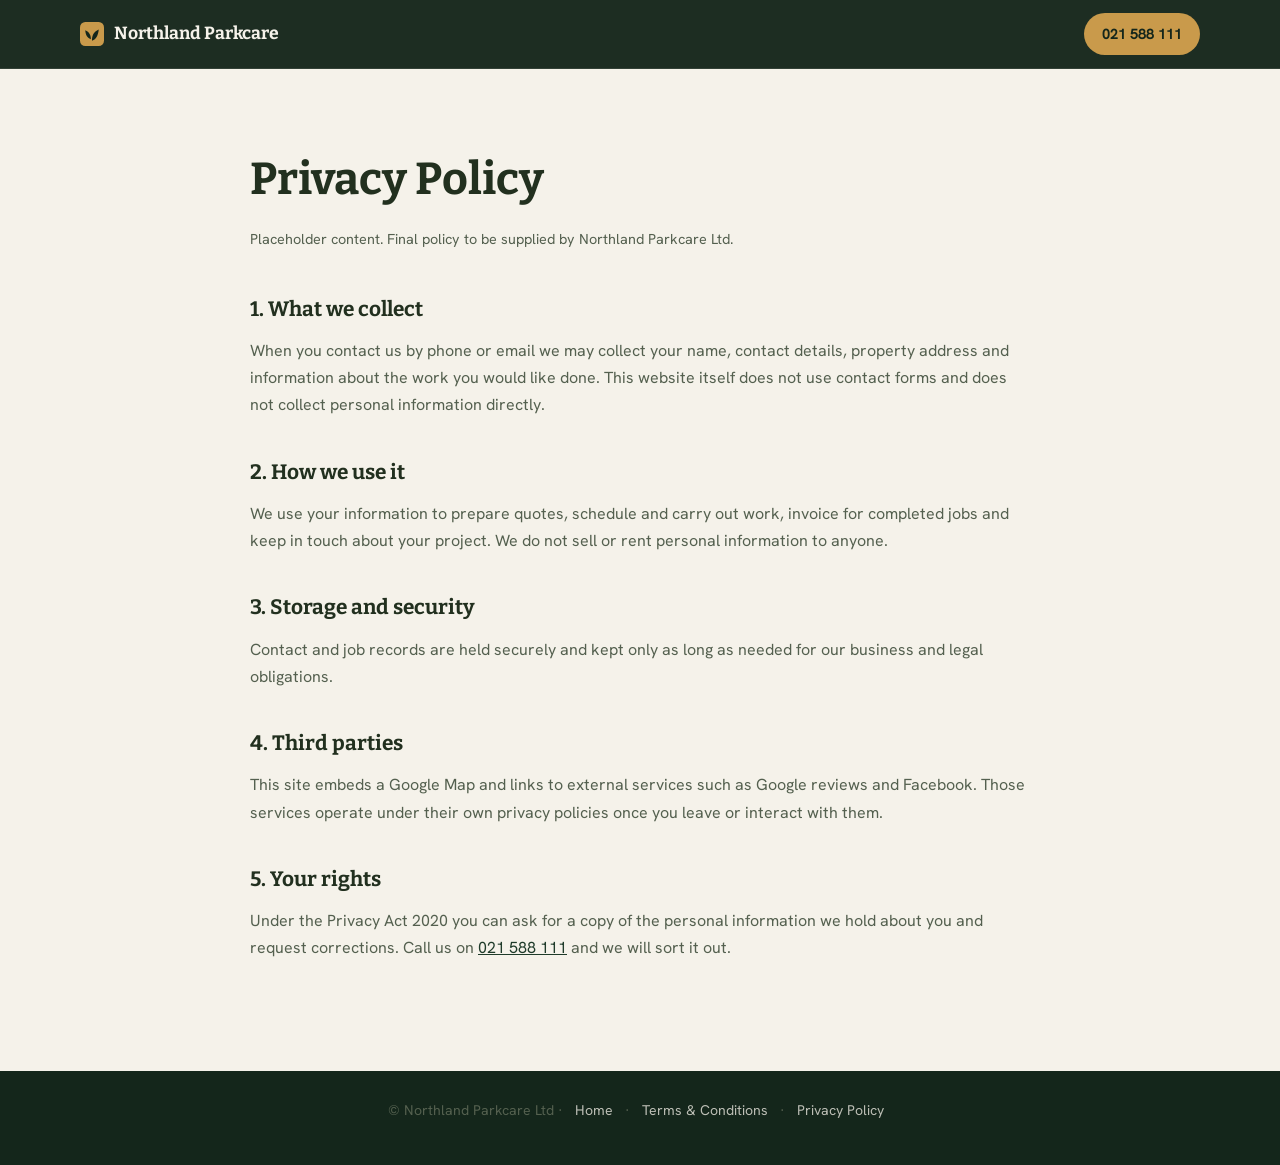
==== privacy.html @ 596f1400 "Initial build: Northland Parkcare Ltd" ====
<!DOCTYPE html>
<html lang="en-NZ">
<head>
<meta charset="UTF-8">
<meta name="viewport" content="width=device-width, initial-scale=1">
<title>Privacy Policy | Northland Parkcare Ltd</title>
<meta name="description" content="Privacy policy for Northland Parkcare Ltd, Whangārei.">
<link rel="icon" href="data:image/svg+xml,%3Csvg xmlns='http://www.w3.org/2000/svg' viewBox='0 0 32 32'%3E%3Crect width='32' height='32' rx='7' fill='%231f3b2a'/%3E%3Cpath d='M16 25c0-7 2-12 9-15-1 8-3 13-9 15zm-1.5-2C9 21 7.5 16.5 7 11c5.5 2.5 7.5 6.5 7.5 12z' fill='%23c99a4b'/%3E%3C/svg%3E">
<link rel="preconnect" href="https://fonts.googleapis.com">
<link rel="preconnect" href="https://fonts.gstatic.com" crossorigin>
<link href="https://fonts.googleapis.com/css2?family=Bitter:wght@600;700&family=Hanken+Grotesk:wght@400;500;600;700&display=swap" rel="stylesheet">
<style>
:root{--green-950:#14261b;--green-900:#1f3b2a;--gold:#c99a4b;--bone:#f5f2ea;--ink:#22301f;--ink-soft:#54604f;--radius:14px;--ease:cubic-bezier(.16,1,.3,1)}
*{margin:0;padding:0;box-sizing:border-box}
body{font-family:'Hanken Grotesk',sans-serif;background:var(--bone);color:var(--ink);line-height:1.7;font-size:16px;animation:pageIn .7s var(--ease)}
@keyframes pageIn{from{opacity:0;transform:translateY(12px)}to{opacity:1;transform:none}}
@media(prefers-reduced-motion:reduce){body{animation:none}}
h1,h2{font-family:'Bitter',serif}
header{background:rgba(20,38,27,.96);border-bottom:1px solid rgba(245,242,234,.1)}
.nav-inner{max-width:1160px;margin:0 auto;padding:0 20px;height:68px;display:flex;align-items:center;justify-content:space-between}
.brand{font-family:'Bitter',serif;font-weight:700;font-size:1.1rem;color:var(--bone);text-decoration:none;display:flex;align-items:center;gap:10px}
.nav-phone{display:inline-flex;align-items:center;height:42px;padding:0 18px;background:var(--gold);color:var(--green-950);border-radius:999px;font-weight:700;line-height:1;text-decoration:none;font-size:.92rem}
main{max-width:820px;margin:0 auto;padding:72px 20px 96px}
h1{font-size:clamp(2rem,4.5vw,2.8rem);margin-bottom:10px}
.updated{color:var(--ink-soft);font-size:.9rem;margin-bottom:40px}
h2{font-size:1.3rem;margin:36px 0 10px}
p{color:var(--ink-soft);margin-bottom:14px}
a{color:var(--green-900)}
footer{background:var(--green-950);padding:28px 20px;text-align:center;color:rgba(245,242,234,.6);font-size:.88rem}
footer a{color:rgba(245,242,234,.75);text-decoration:none;margin:0 8px}
footer a:hover{color:var(--gold)}
</style>
</head>
<body>
<header>
  <div class="nav-inner">
    <a class="brand" href="/">
      <svg width="24" height="24" viewBox="0 0 32 32" fill="none" aria-hidden="true"><rect width="32" height="32" rx="7" fill="#c99a4b"/><path d="M16 25c0-7 2-12 9-15-1 8-3 13-9 15zm-1.5-2C9 21 7.5 16.5 7 11c5.5 2.5 7.5 6.5 7.5 12z" fill="#14261b"/></svg>
      Northland Parkcare
    </a>
    <a class="nav-phone" href="tel:+6421588111">021 588 111</a>
  </div>
</header>
<main>
  <h1>Privacy Policy</h1>
  <p class="updated">Placeholder content. Final policy to be supplied by Northland Parkcare Ltd.</p>

  <h2>1. What we collect</h2>
  <p>When you contact us by phone or email we may collect your name, contact details, property address and information about the work you would like done. This website itself does not use contact forms and does not collect personal information directly.</p>

  <h2>2. How we use it</h2>
  <p>We use your information to prepare quotes, schedule and carry out work, invoice for completed jobs and keep in touch about your project. We do not sell or rent personal information to anyone.</p>

  <h2>3. Storage and security</h2>
  <p>Contact and job records are held securely and kept only as long as needed for our business and legal obligations.</p>

  <h2>4. Third parties</h2>
  <p>This site embeds a Google Map and links to external services such as Google reviews and Facebook. Those services operate under their own privacy policies once you leave or interact with them.</p>

  <h2>5. Your rights</h2>
  <p>Under the Privacy Act 2020 you can ask for a copy of the personal information we hold about you and request corrections. Call us on <a href="tel:+6421588111">021 588 111</a> and we will sort it out.</p>
</main>
<footer>
  <p>&copy; Northland Parkcare Ltd &middot; <a href="/">Home</a> &middot; <a href="/terms.html">Terms &amp; Conditions</a> &middot; <a href="/privacy.html">Privacy Policy</a></p>
</footer>
</body>
</html>
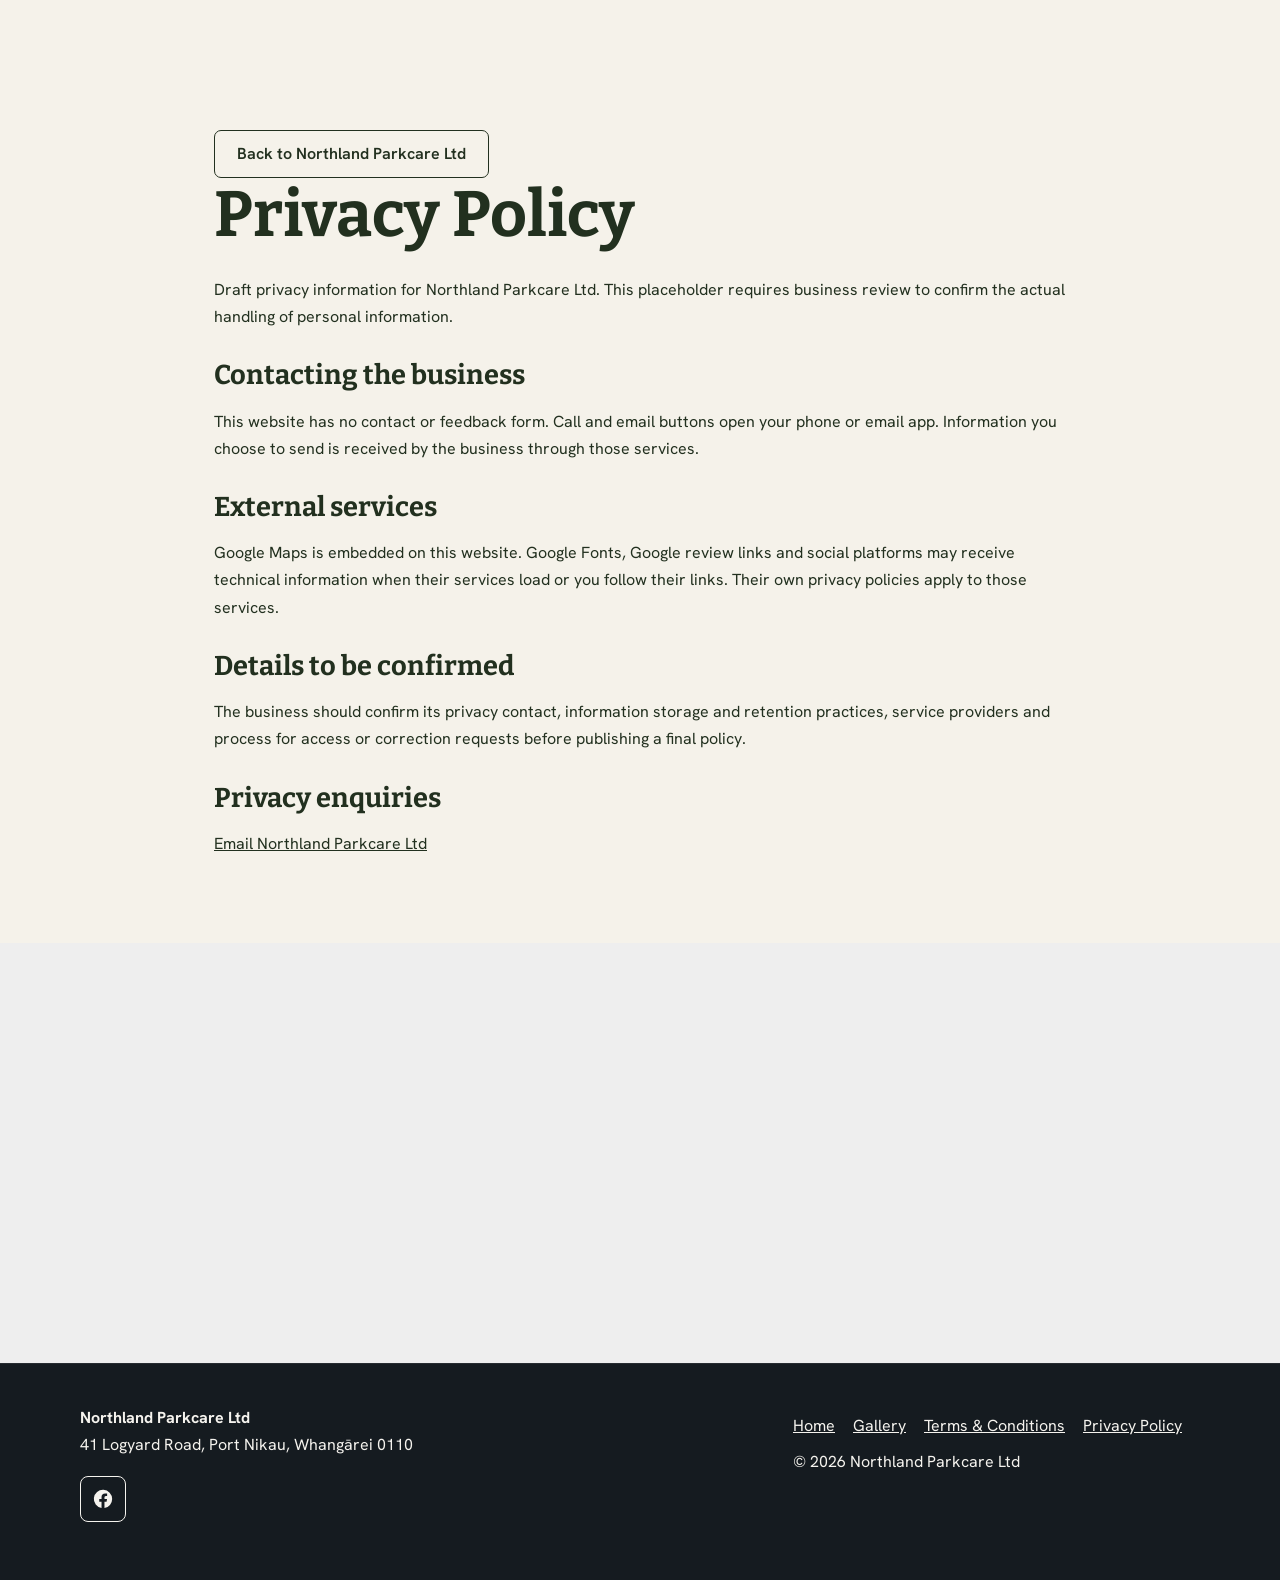
==== commit 3dce985a: "Refine website with verified reviews, local imagery and mobile checks" ====
--- a/privacy.html
+++ b/privacy.html
@@ -1,67 +1,14 @@
-<!DOCTYPE html>
-<html lang="en-NZ">
-<head>
-<meta charset="UTF-8">
-<meta name="viewport" content="width=device-width, initial-scale=1">
+<!DOCTYPE html><html lang="en-NZ"><head>
+<meta charset="utf-8"/>
+<meta content="width=device-width, initial-scale=1" name="viewport"/>
 <title>Privacy Policy | Northland Parkcare Ltd</title>
-<meta name="description" content="Privacy policy for Northland Parkcare Ltd, Whangārei.">
-<link rel="icon" href="data:image/svg+xml,%3Csvg xmlns='http://www.w3.org/2000/svg' viewBox='0 0 32 32'%3E%3Crect width='32' height='32' rx='7' fill='%231f3b2a'/%3E%3Cpath d='M16 25c0-7 2-12 9-15-1 8-3 13-9 15zm-1.5-2C9 21 7.5 16.5 7 11c5.5 2.5 7.5 6.5 7.5 12z' fill='%23c99a4b'/%3E%3C/svg%3E">
-<link rel="preconnect" href="https://fonts.googleapis.com">
-<link rel="preconnect" href="https://fonts.gstatic.com" crossorigin>
-<link href="https://fonts.googleapis.com/css2?family=Bitter:wght@600;700&family=Hanken+Grotesk:wght@400;500;600;700&display=swap" rel="stylesheet">
-<style>
-:root{--green-950:#14261b;--green-900:#1f3b2a;--gold:#c99a4b;--bone:#f5f2ea;--ink:#22301f;--ink-soft:#54604f;--radius:14px;--ease:cubic-bezier(.16,1,.3,1)}
-*{margin:0;padding:0;box-sizing:border-box}
-body{font-family:'Hanken Grotesk',sans-serif;background:var(--bone);color:var(--ink);line-height:1.7;font-size:16px;animation:pageIn .7s var(--ease)}
-@keyframes pageIn{from{opacity:0;transform:translateY(12px)}to{opacity:1;transform:none}}
-@media(prefers-reduced-motion:reduce){body{animation:none}}
-h1,h2{font-family:'Bitter',serif}
-header{background:rgba(20,38,27,.96);border-bottom:1px solid rgba(245,242,234,.1)}
-.nav-inner{max-width:1160px;margin:0 auto;padding:0 20px;height:68px;display:flex;align-items:center;justify-content:space-between}
-.brand{font-family:'Bitter',serif;font-weight:700;font-size:1.1rem;color:var(--bone);text-decoration:none;display:flex;align-items:center;gap:10px}
-.nav-phone{display:inline-flex;align-items:center;height:42px;padding:0 18px;background:var(--gold);color:var(--green-950);border-radius:999px;font-weight:700;line-height:1;text-decoration:none;font-size:.92rem}
-main{max-width:820px;margin:0 auto;padding:72px 20px 96px}
-h1{font-size:clamp(2rem,4.5vw,2.8rem);margin-bottom:10px}
-.updated{color:var(--ink-soft);font-size:.9rem;margin-bottom:40px}
-h2{font-size:1.3rem;margin:36px 0 10px}
-p{color:var(--ink-soft);margin-bottom:14px}
-a{color:var(--green-900)}
-footer{background:var(--green-950);padding:28px 20px;text-align:center;color:rgba(245,242,234,.6);font-size:.88rem}
-footer a{color:rgba(245,242,234,.75);text-decoration:none;margin:0 8px}
-footer a:hover{color:var(--gold)}
-</style>
-</head>
-<body>
-<header>
-  <div class="nav-inner">
-    <a class="brand" href="/">
-      <svg width="24" height="24" viewBox="0 0 32 32" fill="none" aria-hidden="true"><rect width="32" height="32" rx="7" fill="#c99a4b"/><path d="M16 25c0-7 2-12 9-15-1 8-3 13-9 15zm-1.5-2C9 21 7.5 16.5 7 11c5.5 2.5 7.5 6.5 7.5 12z" fill="#14261b"/></svg>
-      Northland Parkcare
-    </a>
-    <a class="nav-phone" href="tel:+6421588111">021 588 111</a>
-  </div>
-</header>
-<main>
-  <h1>Privacy Policy</h1>
-  <p class="updated">Placeholder content. Final policy to be supplied by Northland Parkcare Ltd.</p>
-
-  <h2>1. What we collect</h2>
-  <p>When you contact us by phone or email we may collect your name, contact details, property address and information about the work you would like done. This website itself does not use contact forms and does not collect personal information directly.</p>
-
-  <h2>2. How we use it</h2>
-  <p>We use your information to prepare quotes, schedule and carry out work, invoice for completed jobs and keep in touch about your project. We do not sell or rent personal information to anyone.</p>
-
-  <h2>3. Storage and security</h2>
-  <p>Contact and job records are held securely and kept only as long as needed for our business and legal obligations.</p>
-
-  <h2>4. Third parties</h2>
-  <p>This site embeds a Google Map and links to external services such as Google reviews and Facebook. Those services operate under their own privacy policies once you leave or interact with them.</p>
-
-  <h2>5. Your rights</h2>
-  <p>Under the Privacy Act 2020 you can ask for a copy of the personal information we hold about you and request corrections. Call us on <a href="tel:+6421588111">021 588 111</a> and we will sort it out.</p>
-</main>
-<footer>
-  <p>&copy; Northland Parkcare Ltd &middot; <a href="/">Home</a> &middot; <a href="/terms.html">Terms &amp; Conditions</a> &middot; <a href="/privacy.html">Privacy Policy</a></p>
-</footer>
-</body>
-</html>
+<meta content="Northland Parkcare Ltd: landscaping, commercial mowing, walking tracks, native planting and playground maintenance across Whangārei and Northland. Established 2002." name="description"/>
+<meta content="Northland Parkcare Ltd | Landscaping &amp; Grounds Maintenance, Whangārei" property="og:title"/>
+<meta content="Council-grade grounds care, landscaping, tracks and playground maintenance across Northland since 2002." property="og:description"/>
+<meta content="website" property="og:type"/>
+<meta content="https://images.unsplash.com/photo-1519331379826-f10be5486c6f?q=80&amp;w=1200&amp;auto=format&amp;fit=crop" property="og:image"/>
+<link href="data:image/svg+xml,%3Csvg xmlns='http://www.w3.org/2000/svg' viewBox='0 0 32 32'%3E%3Crect width='32' height='32' rx='7' fill='%231f3b2a'/%3E%3Cpath d='M16 25c0-7 2-12 9-15-1 8-3 13-9 15zm-1.5-2C9 21 7.5 16.5 7 11c5.5 2.5 7.5 6.5 7.5 12z' fill='%23c99a4b'/%3E%3C/svg%3E" rel="icon"/>
+<link href="https://fonts.googleapis.com" rel="preconnect"/>
+<link crossorigin="" href="https://fonts.gstatic.com" rel="preconnect"/>
+<link href="https://fonts.googleapis.com/css2?family=Bitter:wght@500;600;700;800&amp;family=Hanken+Grotesk:wght@400;500;600;700&amp;display=swap" rel="stylesheet"/>
+<link href="styles.css" rel="stylesheet"/></head><body><main class="verified-legal"><a class="verified-button" href="index.html">Back to Northland Parkcare Ltd</a><h1>Privacy Policy</h1><p>Draft privacy information for Northland Parkcare Ltd. This placeholder requires business review to confirm the actual handling of personal information.</p><h2>Contacting the business</h2><p>This website has no contact or feedback form. Call and email buttons open your phone or email app. Information you choose to send is received by the business through those services.</p><h2>External services</h2><p>Google Maps is embedded on this website. Google Fonts, Google review links and social platforms may receive technical information when their services load or you follow their links. Their own privacy policies apply to those services.</p><h2>Details to be confirmed</h2><p>The business should confirm its privacy contact, information storage and retention practices, service providers and process for access or correction requests before publishing a final policy.</p><h2>Privacy enquiries</h2><p><a href="mailto:info@northlandparkcare.co.nz">Email Northland Parkcare Ltd</a></p></main><section class="verified-map" aria-label="Business location"><div class="verified-wrap"><iframe title="Map of Northland Parkcare Ltd, 41 Logyard Road, Port Nikau, Whangārei 0110" src="https://www.google.com/maps?q=Northland%20Parkcare%20Ltd%2041%20Logyard%20Road%2C%20Port%20Nikau%2C%20Whang%C4%81rei%200110&amp;output=embed" loading="lazy" referrerpolicy="no-referrer-when-downgrade" allowfullscreen></iframe></div></section><footer class="verified-footer"><div class="verified-wrap"><div><strong>Northland Parkcare Ltd</strong><p>41 Logyard Road, Port Nikau, Whangārei 0110</p><div class="verified-socials"><a href="https://www.facebook.com/search/top?q=Northland%20Parkcare%20Ltd%20%20Whang%C4%81rei%200110" target="_blank" rel="noopener" aria-label="Search Facebook for Northland Parkcare Ltd (profile unverified)"><svg aria-hidden="true" viewBox="0 0 24 24" fill="currentColor"><path d="M22 12a10 10 0 1 0-11.6 9.9v-7H7.9V12h2.5V9.8c0-2.5 1.5-3.9 3.8-3.9 1.1 0 2.3.2 2.3.2v2.5h-1.3c-1.2 0-1.6.8-1.6 1.6V12h2.8l-.5 2.9h-2.3v7A10 10 0 0 0 22 12Z"/></svg></a></div></div><div><a href="index.html">Home</a><a href="gallery.html">Gallery</a><a href="/terms.html">Terms &amp; Conditions</a><a href="/privacy.html">Privacy Policy</a><p>© 2026 Northland Parkcare Ltd</p></div></div></footer><script src="site.js" defer></script></body></html>
--- a/styles.css
+++ b/styles.css
@@ -0,0 +1,355 @@
+
+:root{
+  --green-950:#14261b;
+  --green-900:#1f3b2a;
+  --green-800:#2a4d37;
+  --green-700:#3a6448;
+  --gold:#c99a4b;
+  --gold-deep:#a97e34;
+  --bone:#f5f2ea;
+  --bone-2:#ede8dc;
+  --ink:#22301f;
+  --ink-soft:#54604f;
+  --line:rgba(31,59,42,.14);
+  --radius:14px;
+  --shadow:0 14px 34px -18px rgba(31,59,42,.35);
+  --ease:cubic-bezier(.16,1,.3,1);
+}
+*{margin:0;padding:0;box-sizing:border-box}
+html{scroll-behavior:smooth}
+body{
+  font-family:'Hanken Grotesk',sans-serif;
+  color:var(--ink);
+  background:var(--bone);
+  line-height:1.7;
+  font-size:16px;
+  overflow-x:hidden;
+}
+img{max-width:100%;display:block;image-orientation:from-image}
+h1,h2,h3{font-family:'Bitter',serif;line-height:1.15;color:var(--ink)}
+a{color:inherit}
+::selection{background:var(--green-800);color:var(--bone)}
+:focus-visible{outline:3px solid var(--gold);outline-offset:3px;border-radius:4px}
+
+/* opening animation */
+#intro{
+  position:fixed;inset:0;background:var(--green-950);z-index:200;
+  display:flex;align-items:center;justify-content:center;
+  animation:introOut .9s var(--ease) 1.15s forwards;
+}
+#intro .intro-mark{
+  font-family:'Bitter',serif;font-weight:700;font-size:clamp(1.4rem,4vw,2.2rem);
+  color:var(--bone);letter-spacing:.02em;opacity:0;
+  animation:introIn .7s var(--ease) .15s forwards;
+}
+#intro .intro-mark span{color:var(--gold)}
+@keyframes introIn{from{opacity:0;transform:translateY(14px)}to{opacity:1;transform:translateY(0)}}
+@keyframes introOut{to{opacity:0;visibility:hidden}}
+
+/* nav */
+header{
+  position:fixed;top:0;left:0;right:0;z-index:100;
+  background:rgba(20,38,27,.86);
+  backdrop-filter:blur(12px);-webkit-backdrop-filter:blur(12px);
+  border-bottom:1px solid rgba(245,242,234,.1);
+}
+.nav-inner{
+  max-width:1160px;margin:0 auto;padding:0 20px;height:68px;
+  display:flex;align-items:center;justify-content:space-between;gap:16px;
+}
+.brand{
+  font-family:'Bitter',serif;font-weight:700;font-size:1.12rem;color:var(--bone);
+  text-decoration:none;letter-spacing:.01em;display:flex;align-items:center;gap:10px;white-space:nowrap;
+}
+.brand svg{flex:none}
+.nav-links{display:flex;align-items:center;gap:26px;list-style:none}
+.nav-links a{
+  color:rgba(245,242,234,.85);text-decoration:none;font-weight:500;font-size:.95rem;
+  transition:color .25s var(--ease);
+}
+.nav-links a:hover{color:var(--gold)}
+.nav-phone{
+  display:inline-flex;align-items:center;gap:8px;height:42px;padding:0 18px;
+  background:var(--gold);color:var(--green-950)!important;border-radius:999px;
+  font-weight:700!important;line-height:1;text-decoration:none;font-size:.92rem!important;
+  transition:transform .25s var(--ease),background .25s var(--ease);
+}
+.nav-phone:hover{background:#d8ac5f;transform:translateY(-1px);color:var(--green-950)!important}
+.nav-toggle{
+  display:none;background:none;border:0;cursor:pointer;padding:10px;min-width:44px;min-height:44px;
+}
+.nav-toggle svg{stroke:var(--bone)}
+.mobile-menu{
+  display:none;background:var(--green-950);border-top:1px solid rgba(245,242,234,.1);
+  padding:10px 20px 22px;
+}
+.mobile-menu a{
+  display:flex;align-items:center;min-height:48px;color:var(--bone);text-decoration:none;
+  font-weight:600;font-size:1.05rem;border-bottom:1px solid rgba(245,242,234,.08);
+}
+.mobile-menu a:last-child{border-bottom:0}
+.mobile-menu .m-call{color:var(--gold)}
+.menu-open .mobile-menu{display:block}
+
+/* hero */
+.hero{
+  position:relative;min-height:100dvh;background:var(--green-950);
+  display:flex;align-items:center;overflow:hidden;
+}
+.hero-slides{position:absolute;inset:0}
+.hero-slide{
+  position:absolute;inset:0;opacity:0;transition:opacity 1.6s ease;
+}
+.hero-slide.active{opacity:1}
+.hero-slide img{
+  width:100%;height:100%;object-fit:cover;
+  filter:saturate(.85) contrast(1.05);
+}
+.hero-overlay{
+  position:absolute;inset:0;
+  background:linear-gradient(180deg,rgba(20,38,27,.72) 0%,rgba(20,38,27,.5) 45%,rgba(20,38,27,.78) 100%);
+}
+.hero-content{
+  position:relative;z-index:2;max-width:1160px;margin:0 auto;padding:120px 20px 72px;width:100%;
+}
+.hero-eyebrow{
+  display:inline-flex;align-items:center;gap:9px;
+  font-size:.82rem;font-weight:700;letter-spacing:.16em;text-transform:uppercase;
+  color:var(--gold);margin-bottom:18px;
+}
+.hero-eyebrow svg{flex:none}
+.hero h1{
+  font-size:clamp(2.4rem,5.6vw,4.1rem);font-weight:800;color:var(--bone);
+  max-width:15ch;margin-bottom:20px;
+}
+.hero-sub{
+  font-size:clamp(1.02rem,1.6vw,1.2rem);color:rgba(245,242,234,.88);
+  max-width:46ch;margin-bottom:32px;
+}
+.hero-ctas{display:flex;flex-wrap:wrap;gap:14px;margin-bottom:40px}
+.btn{
+  display:inline-flex;align-items:center;justify-content:center;gap:10px;
+  min-height:52px;padding:0 28px;border-radius:999px;text-decoration:none;
+  font-weight:700;font-size:1rem;line-height:1;cursor:pointer;border:0;
+  transition:transform .25s var(--ease),background .25s var(--ease),box-shadow .25s var(--ease);
+}
+.btn:active{transform:scale(.98)}
+.btn-gold{background:var(--gold);color:var(--green-950)}
+.btn-gold:hover{background:#d8ac5f;transform:translateY(-2px);box-shadow:0 12px 26px -12px rgba(0,0,0,.5)}
+.btn-ghost{
+  background:rgba(245,242,234,.08);color:var(--bone);
+  border:1px solid rgba(245,242,234,.4);
+}
+.btn-ghost:hover{background:rgba(245,242,234,.16);transform:translateY(-2px)}
+.hero-review{
+  max-width:430px;background:rgba(20,38,27,.42);
+  border:1px solid rgba(245,242,234,.22);border-radius:var(--radius);
+  backdrop-filter:blur(10px);-webkit-backdrop-filter:blur(10px);
+  padding:18px 20px;
+}
+.hero-review .hr-tag{
+  font-size:.7rem;font-weight:700;letter-spacing:.12em;text-transform:uppercase;
+  color:rgba(245,242,234,.55);margin-bottom:6px;
+}
+.hero-review .stars{color:var(--gold);display:flex;gap:2px;margin-bottom:8px}
+.hero-quote-wrap{position:relative;min-height:74px}
+.hero-quote{
+  position:absolute;inset:0;opacity:0;transition:opacity .8s ease;
+  color:rgba(245,242,234,.92);font-size:.95rem;line-height:1.55;
+}
+.hero-quote.active{opacity:1}
+.hero-quote .hq-name{
+  display:block;margin-top:6px;font-weight:700;font-size:.85rem;color:var(--gold);
+}
+
+/* sections */
+section{padding:96px 0}
+.wrap{max-width:1160px;margin:0 auto;padding:0 20px}
+.sec-head{max-width:640px;margin-bottom:52px}
+.sec-head h2{font-size:clamp(1.9rem,3.6vw,2.7rem);font-weight:700;margin-bottom:14px}
+.sec-head p{color:var(--ink-soft);font-size:1.05rem}
+.reveal{opacity:0;transform:translateY(26px);transition:opacity .8s var(--ease),transform .8s var(--ease)}
+.reveal.in{opacity:1;transform:translateY(0)}
+
+/* services */
+#services{background:var(--bone)}
+.svc-grid{display:grid;grid-template-columns:repeat(3,1fr);gap:26px}
+.svc-card{
+  background:#fff;border-radius:var(--radius);overflow:hidden;
+  border:1px solid var(--line);box-shadow:var(--shadow);
+  transition:transform .35s var(--ease),box-shadow .35s var(--ease);
+  display:flex;flex-direction:column;
+}
+.svc-card:hover{transform:translateY(-6px);box-shadow:0 24px 44px -20px rgba(31,59,42,.45)}
+.svc-card .svc-img{aspect-ratio:4/3;overflow:hidden}
+.svc-card .svc-img img{
+  width:100%;height:100%;object-fit:cover;
+  filter:saturate(.85) contrast(1.05);
+  transition:transform .6s var(--ease);
+}
+.svc-card:hover .svc-img img{transform:scale(1.05)}
+.svc-body{padding:22px 24px 26px}
+.svc-label{
+  display:inline-flex;align-items:center;gap:8px;
+  font-size:.72rem;font-weight:700;letter-spacing:.14em;text-transform:uppercase;
+  color:var(--gold-deep);margin-bottom:10px;
+}
+.svc-body h3{font-size:1.28rem;font-weight:700;margin-bottom:8px}
+.svc-body p{color:var(--ink-soft);font-size:.95rem}
+
+/* about */
+#about{background:var(--bone-2)}
+.about-grid{display:grid;grid-template-columns:1fr 1.05fr;gap:56px;align-items:center}
+.about-photo{position:relative}
+.about-photo img{
+  width:100%;aspect-ratio:4/3;object-fit:cover;border-radius:var(--radius);
+  filter:saturate(.85) contrast(1.05);box-shadow:var(--shadow);
+}
+.about-photo .corner-tag{
+  position:absolute;left:18px;bottom:18px;background:var(--green-900);color:var(--bone);
+  border-radius:10px;padding:12px 18px;font-family:'Bitter',serif;font-weight:700;
+  font-size:.95rem;line-height:1.3;box-shadow:0 10px 24px -12px rgba(0,0,0,.5);
+}
+.about-photo .corner-tag em{display:block;font-style:normal;color:var(--gold);font-size:1.35rem}
+.about-copy h2{font-size:clamp(1.9rem,3.4vw,2.6rem);margin-bottom:18px}
+.about-copy p{color:var(--ink-soft);margin-bottom:16px}
+.check-list{list-style:none;margin-top:26px;display:grid;gap:14px}
+.check-list li{display:flex;gap:12px;align-items:flex-start;font-weight:600}
+.check-list svg{flex:none;margin-top:3px;color:var(--gold-deep)}
+
+/* crew */
+#crew{background:var(--bone)}
+.badge{
+  display:inline-block;background:rgba(201,154,75,.16);color:var(--gold-deep);
+  font-size:.78rem;font-weight:700;
+  padding:6px 14px;border-radius:999px;margin-bottom:16px;
+}
+.crew-grid{display:grid;grid-template-columns:repeat(3,1fr);gap:26px}
+.crew-card{
+  background:#fff;border:1px solid var(--line);border-radius:var(--radius);
+  padding:34px 26px 30px;text-align:center;box-shadow:var(--shadow);
+  transition:transform .35s var(--ease);
+}
+.crew-card:hover{transform:translateY(-5px)}
+.avatar{
+  width:86px;height:86px;border-radius:50%;margin:0 auto 18px;
+  background:var(--green-900);border:3px solid var(--gold);
+  display:flex;align-items:center;justify-content:center;
+  font-family:'Bitter',serif;font-weight:700;font-size:1.7rem;color:var(--bone);
+}
+.crew-card h3{font-size:1.18rem;margin-bottom:4px}
+.crew-role{color:var(--gold-deep);font-weight:700;font-size:.88rem;margin-bottom:10px}
+.crew-card p{color:var(--ink-soft);font-size:.93rem}
+
+/* reviews */
+#reviews{background:var(--bone-2)}
+.rev-grid{display:grid;grid-template-columns:repeat(3,1fr);gap:26px;margin-bottom:40px}
+.rev-card{
+  background:#fff;border:1px solid var(--line);border-radius:var(--radius);
+  padding:28px;box-shadow:var(--shadow);display:flex;flex-direction:column;gap:12px;
+  transition:transform .35s var(--ease);
+}
+.rev-card:hover{transform:translateY(-5px)}
+.rev-card .stars{display:flex;gap:3px;color:var(--gold)}
+.rev-card blockquote{color:var(--ink-soft);font-size:.97rem;flex:1}
+.rev-card .rev-name{font-weight:700;font-size:.92rem}
+.rev-card .rev-name span{display:block;font-weight:500;color:var(--ink-soft);font-size:.82rem}
+.rev-actions{display:flex;justify-content:center}
+.btn-green{background:var(--green-900);color:var(--bone)}
+.btn-green:hover{background:var(--green-800);transform:translateY(-2px)}
+
+/* review banner */
+.rev-banner{
+  background:var(--green-950);padding:72px 0;position:relative;overflow:hidden;
+}
+.rev-banner .wrap{
+  display:flex;align-items:center;justify-content:space-between;gap:28px;flex-wrap:wrap;position:relative;z-index:1;
+}
+.rev-banner h2{color:var(--bone);font-size:clamp(1.5rem,3vw,2.1rem);max-width:22ch}
+.rev-banner p{color:rgba(245,242,234,.7);margin-top:6px;max-width:44ch}
+
+/* contact */
+#contact{background:var(--bone)}
+.contact-card{
+  max-width:1120px;margin:0 auto;background:var(--green-950);border-radius:20px;
+  overflow:hidden;display:grid;grid-template-columns:1fr 1fr;box-shadow:0 30px 60px -30px rgba(20,38,27,.6);
+}
+.contact-map{min-height:100%;position:relative}
+.contact-map iframe{
+  position:absolute;inset:0;width:100%;height:100%;border:0;display:block;
+  filter:saturate(.9);
+}
+.contact-info{padding:48px 44px}
+.contact-info h2{color:var(--bone);font-size:clamp(1.7rem,3vw,2.2rem);margin-bottom:10px}
+.contact-info>p{color:rgba(245,242,234,.75);margin-bottom:26px;font-size:.98rem}
+.contact-btns{display:grid;gap:12px;margin-bottom:30px}
+.contact-btns .btn{width:100%}
+.info-rows{display:grid;gap:16px;margin-bottom:28px}
+.info-row{display:flex;gap:14px;align-items:flex-start;color:rgba(245,242,234,.88);font-size:.95rem}
+.info-row svg{flex:none;color:var(--gold);margin-top:2px}
+.info-row strong{display:block;color:var(--bone);font-size:.85rem;letter-spacing:.04em}
+.info-row a{color:rgba(245,242,234,.88);text-decoration:none}
+.info-row a:hover{color:var(--gold)}
+.social-row{display:flex;gap:12px}
+.social-link{
+  width:46px;height:46px;border-radius:50%;display:flex;align-items:center;justify-content:center;
+  background:rgba(245,242,234,.1);color:var(--bone);transition:background .25s var(--ease),transform .25s var(--ease);
+}
+.social-link:hover{background:var(--gold);color:var(--green-950);transform:translateY(-2px)}
+
+/* footer */
+footer{background:var(--green-950);border-top:1px solid rgba(245,242,234,.08);padding:56px 0 30px}
+.foot-grid{display:grid;grid-template-columns:1.4fr 1fr 1fr;gap:44px;margin-bottom:40px}
+.foot-brand{
+  font-family:'Bitter',serif;font-weight:700;font-size:1.2rem;color:var(--bone);
+  display:flex;align-items:center;gap:10px;margin-bottom:14px;
+}
+.foot-grid p{color:rgba(245,242,234,.62);font-size:.92rem;max-width:36ch}
+.foot-grid h3{
+  color:var(--bone);font-family:'Hanken Grotesk',sans-serif;font-size:.85rem;
+  letter-spacing:.1em;text-transform:uppercase;margin-bottom:16px;font-weight:700;
+}
+.foot-grid ul{list-style:none;display:grid;gap:10px}
+.foot-grid ul a{color:rgba(245,242,234,.7);text-decoration:none;font-size:.94rem;transition:color .25s var(--ease)}
+.foot-grid ul a:hover{color:var(--gold)}
+.foot-social{display:flex;gap:10px;margin-top:18px}
+.foot-bottom{
+  border-top:1px solid rgba(245,242,234,.08);padding-top:22px;
+  display:flex;justify-content:space-between;gap:14px;flex-wrap:wrap;
+  color:rgba(245,242,234,.5);font-size:.85rem;
+}
+.foot-bottom a{color:rgba(245,242,234,.6);text-decoration:none}
+.foot-bottom a:hover{color:var(--gold)}
+
+/* responsive */
+@media(max-width:960px){
+  .svc-grid,.crew-grid,.rev-grid{grid-template-columns:repeat(2,1fr)}
+  .about-grid{grid-template-columns:1fr;gap:36px}
+  .contact-card{grid-template-columns:1fr}
+  .contact-map{min-height:340px;order:2}
+  .contact-info{order:1}
+  .foot-grid{grid-template-columns:1fr 1fr}
+}
+@media(max-width:640px){
+  section{padding:72px 0}
+  .nav-links{display:none}
+  .nav-toggle{display:block}
+  .svc-grid,.crew-grid,.rev-grid{grid-template-columns:1fr}
+  .foot-grid{grid-template-columns:1fr}
+  .hero-content{padding:110px 20px 60px}
+  .contact-info{padding:36px 24px}
+  .rev-banner .wrap{flex-direction:column;align-items:flex-start}
+}
+@media(prefers-reduced-motion:reduce){
+  html{scroll-behavior:auto}
+  *,*::before,*::after{animation-duration:.01ms!important;animation-iteration-count:1!important;transition-duration:.01ms!important}
+  .reveal{opacity:1;transform:none}
+  #intro{display:none}
+}
+
+/* Verified content and accessible responsive refinements */
+html{scroll-padding-top:90px}body{font-size:16px}img{max-width:100%;border-radius:8px}a,button{touch-action:manipulation}a:focus-visible,button:focus-visible,[tabindex]:focus-visible{outline:3px solid #deaa53;outline-offset:5px}.reveal{opacity:1!important;transform:none!important}.hero{background:#151b20;animation:pageEnter .8s ease both}.hero h1{max-width:22ch}.hero .verified-rating{display:inline-flex;gap:10px;flex-wrap:wrap;align-items:center;margin-top:22px;padding:13px 16px;color:white;background:#1119;border:1px solid #fff5;backdrop-filter:blur(12px);border-radius:10px;text-decoration:none;font-size:16px;max-width:100%}.verified-stars{display:flex;gap:3px;color:#bd852b}.verified-stars svg{width:18px;height:18px;flex:none}.hero .verified-stars{color:#ffd080}.verified-section{padding:80px 24px;background:#f5f3ee;color:#202620}.verified-wrap{max-width:1120px;margin:auto}.verified-section h2{font-size:clamp(2rem,5vw,3.2rem);margin:0 0 16px}.verified-section p{margin:12px 0;line-height:1.7}.verified-grid{display:grid;grid-template-columns:repeat(3,minmax(0,1fr));gap:22px;margin:30px 0}.verified-card{background:white;color:#232323;border:1px solid #20262022;border-radius:10px;padding:26px;min-width:0}.verified-card blockquote{margin:20px 0;font-size:18px;line-height:1.6}.verified-card small{display:block;font-size:14px;color:#555;margin-top:5px}.verified-actions{display:flex;gap:12px;flex-wrap:wrap}.verified-button{display:inline-flex;align-items:center;justify-content:center;min-height:48px;padding:12px 22px;border:1px solid currentColor;border-radius:7px;text-decoration:none;font-weight:600;line-height:1.4;max-width:100%;text-align:center}.verified-button.primary{background:#242c29;color:white;border-color:#242c29}.verified-socials{display:flex;flex-wrap:wrap;gap:12px;margin:18px 0}.verified-socials a{width:46px;height:46px;display:flex;align-items:center;justify-content:center;border:1px solid currentColor;border-radius:8px}.verified-socials svg{width:22px;height:22px}.verified-gallery img{width:100%;height:auto;aspect-ratio:4/3;object-fit:cover;display:block}.verified-gallery figure{margin:0;min-width:0}.verified-gallery figcaption{font-size:15px;margin-top:10px}.verified-map{padding:24px;background:#eee}.verified-map iframe{display:block;width:100%;height:360px;border:0;border-radius:12px}.verified-legal{max-width:900px;margin:auto;padding:130px 24px 70px;min-height:65vh}.verified-legal h1{font-size:clamp(2.3rem,7vw,4rem);margin:0 0 24px}.verified-legal h2{font-size:1.7rem;margin:30px 0 12px}.verified-legal p{margin:16px 0}.verified-footer{padding:40px 24px;background:#151b20;color:#f5f3ee}.verified-footer .verified-wrap{display:flex;justify-content:space-between;flex-wrap:wrap;gap:24px}.verified-footer a{display:inline-flex;align-items:center;min-height:44px;margin-right:18px}.verified-footer .verified-socials a{margin:0}.verified-footer p{max-width:42ch}.slide-control{position:absolute;bottom:16px;right:20px;z-index:4;min-height:44px;padding:8px 14px;background:#111a;border:1px solid #fff7;border-radius:6px;color:white;font:inherit}.hero-slide img,.hero .slides img{border-radius:0;width:100%;height:100%;object-fit:cover}.hero-slide{transition:opacity 1.2s ease!important}.hero .hero-bg{background:none!important}.hero .hero-bg img{position:absolute;inset:0;width:100%;height:100%;object-fit:cover;border-radius:0;opacity:0;transition:opacity 1.2s}.hero .hero-bg img.on{opacity:1}.hero .hero-bg:after{content:'';position:absolute;inset:0;background:#10101999}.service-card>img{width:100%;aspect-ratio:3/2;object-fit:cover;margin-bottom:18px}.verified-logo{width:80px;height:80px;object-fit:contain;margin-bottom:18px}.nav-call{min-width:44px;min-height:44px}button{min-width:44px;min-height:44px}.verified-mobile-call{display:none}@keyframes pageEnter{from{opacity:0;transform:translateY(12px)}to{opacity:1;transform:none}}@media(max-width:767px){.verified-grid{grid-template-columns:1fr}.verified-section{padding:56px 20px}.hero h1{font-size:clamp(2.1rem,9vw,3rem)!important;line-height:1.08!important}.hero{min-height:760px!important;padding-top:0!important}.hero-content,.hero-inner,.hero-in{padding-top:110px!important;padding-bottom:90px!important}.hero p{font-size:16px!important}.hero .verified-rating{margin-top:16px}.hero-grid{grid-template-columns:1fr!important}.verified-map{padding:20px}.verified-mobile-call{display:inline-flex;align-items:center;justify-content:center;min-height:44px;padding:8px 12px;text-decoration:none;font-weight:600}.hero-scroll{display:none}.verified-actions .verified-button{width:100%}.hero-ctas,.hero-actions,.cta-row{gap:10px!important}.hero .btn,.hero .btn-primary,.hero .btn-outline{min-height:46px!important;padding:12px 16px!important}.hero .lead,.hero .lede,.hero .hero-sub{margin:14px 0 20px!important}}@media(prefers-reduced-motion:reduce){*,*:before,*:after{animation:none!important;transition:none!important;scroll-behavior:auto!important}#intro{display:none!important}}
+
+.verified-mobile-call{color:inherit}.hero .verified-rating{line-height:1.5} .verified-legal>.verified-section{padding-left:0;padding-right:0} .verified-legal .verified-grid{grid-template-columns:repeat(auto-fit,minmax(min(100%,220px),1fr))}
+
+.verified-mobile-call{color:#fff;background:#202b26;border-radius:6px;white-space:nowrap}.verified-legal{animation:pageEnter .8s ease both}.verified-legal section{background:transparent;color:inherit}.verified-footer a{overflow-wrap:anywhere}.verified-map{padding-top:30px;padding-bottom:30px}#intro{animation:hideIntro 0s 1.4s forwards}@keyframes hideIntro{to{visibility:hidden;opacity:0}}
